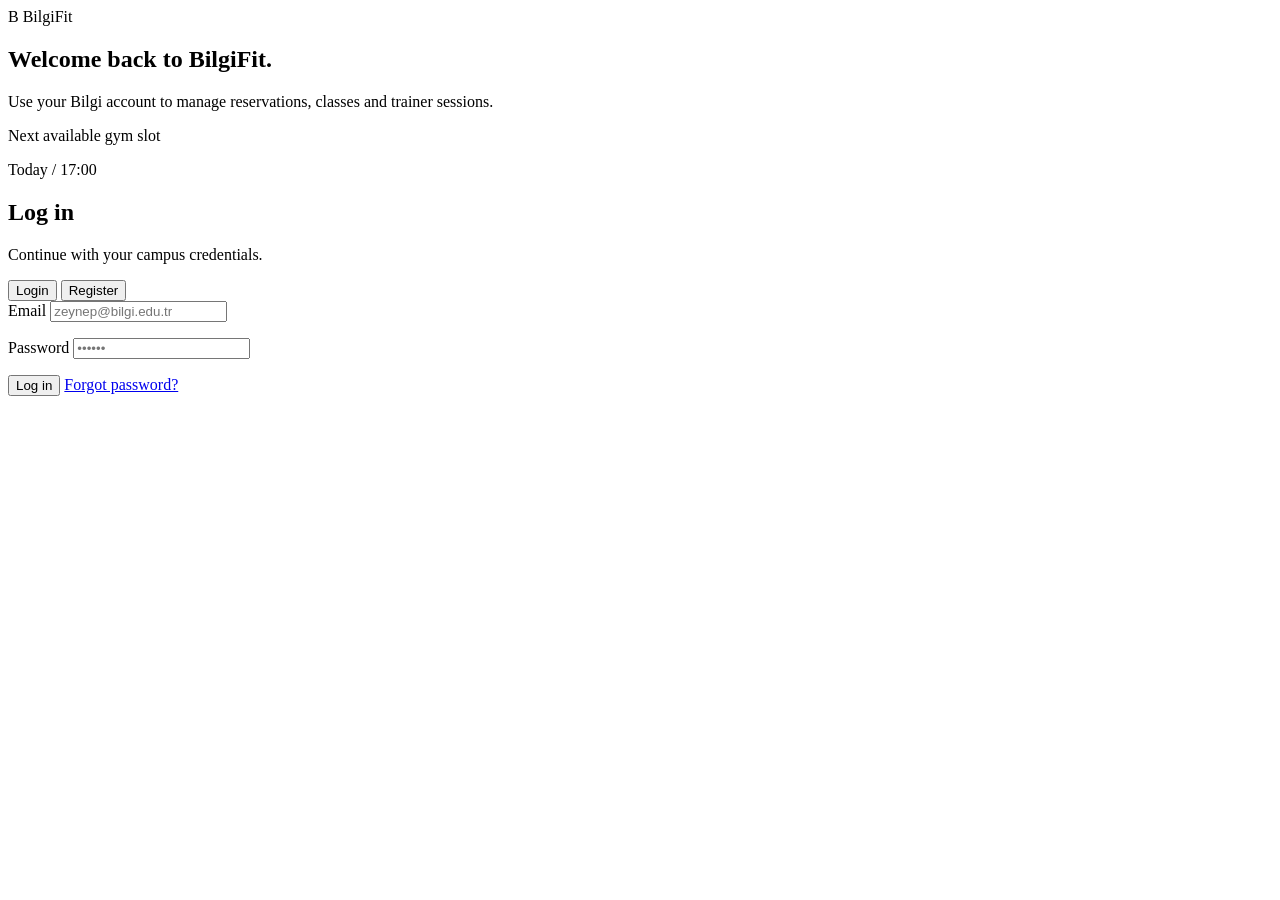
==== templates/index.html @ 010a7950 "Rename index.html to templates/index.html" ====
<!DOCTYPE html>
<html lang="en">
<head>
  <meta charset="UTF-8" />
  <meta name="viewport" content="width=device-width, initial-scale=1.0" />
  <title>BilgiFit — Log in</title>
  <link rel="stylesheet" href="style.css" />
</head>
<body>
  <main class="split">
    <!-- LEFT DARK PANEL -->
    <aside class="panel panel--dark">
      <div class="brand">
        <span class="brand__badge">B</span>
        <span class="brand__name">BilgiFit</span>
      </div>

      <div class="hero">
        <h1 class="hero__title" id="heroTitle">Welcome back to BilgiFit.</h1>
        <p class="hero__lede" id="heroLede">
          Use your Bilgi account to manage reservations, classes and trainer sessions.
        </p>
      </div>

      <div class="slot-card">
        <p class="slot-card__label">Next available gym slot</p>
        <p class="slot-card__value">Today / 17:00</p>
      </div>
    </aside>

    <!-- RIGHT FORM PANEL -->
    <section class="panel panel--light">
      <div class="form-wrap">
        <header class="form-head">
          <h2 class="form-head__title" id="formTitle">Log in</h2>
          <p class="form-head__sub" id="formSub">Continue with your campus credentials.</p>
        </header>

        <div class="tabs" role="tablist" aria-label="Auth tabs">
          <button class="tab tab--active" data-tab="login" role="tab" aria-selected="true">Login</button>
          <button class="tab" data-tab="register" role="tab" aria-selected="false">Register</button>
        </div>

        <!-- LOGIN FORM -->
        <form class="auth-form" id="loginForm" novalidate>
          <div class="field">
            <label for="loginEmail">Email</label>
            <input type="email" id="loginEmail" name="email" placeholder="zeynep@bilgi.edu.tr" autocomplete="email" />
            <p class="error" data-error-for="loginEmail"></p>
          </div>

          <div class="field">
            <label for="loginPassword">Password</label>
            <input type="password" id="loginPassword" name="password" placeholder="••••••" autocomplete="current-password" />
            <p class="error" data-error-for="loginPassword"></p>
          </div>

          <button type="submit" class="btn btn--primary btn--block">Log in</button>
          <a href="#" class="link-muted">Forgot password?</a>

          <p class="form-banner" id="loginBanner" hidden></p>
        </form>

        <!-- REGISTER FORM -->
        <form class="auth-form" id="registerForm" hidden novalidate>
          <div class="field">
            <label for="regName">Full name</label>
            <input type="text" id="regName" name="name" placeholder="Zeynep Yılmaz" autocomplete="name" />
            <p class="error" data-error-for="regName"></p>
          </div>

          <div class="field">
            <label for="regEmail">Email</label>
            <input type="email" id="regEmail" name="email" placeholder="zeynep@bilgi.edu.tr" autocomplete="email" />
            <p class="error" data-error-for="regEmail"></p>
          </div>

          <div class="field">
            <label for="regPassword">Password</label>
            <input type="password" id="regPassword" name="password" placeholder="At least 6 characters" autocomplete="new-password" />
            <p class="error" data-error-for="regPassword"></p>
          </div>

          <div class="field">
            <label for="regConfirm">Confirm password</label>
            <input type="password" id="regConfirm" name="confirm" placeholder="Re-enter password" autocomplete="new-password" />
            <p class="error" data-error-for="regConfirm"></p>
          </div>

          <button type="submit" class="btn btn--primary btn--block">Create account</button>

          <p class="form-banner" id="registerBanner" hidden></p>
        </form>
      </div>
    </section>
  </main>

  <script src="script.js"></script>
</body>
</html>
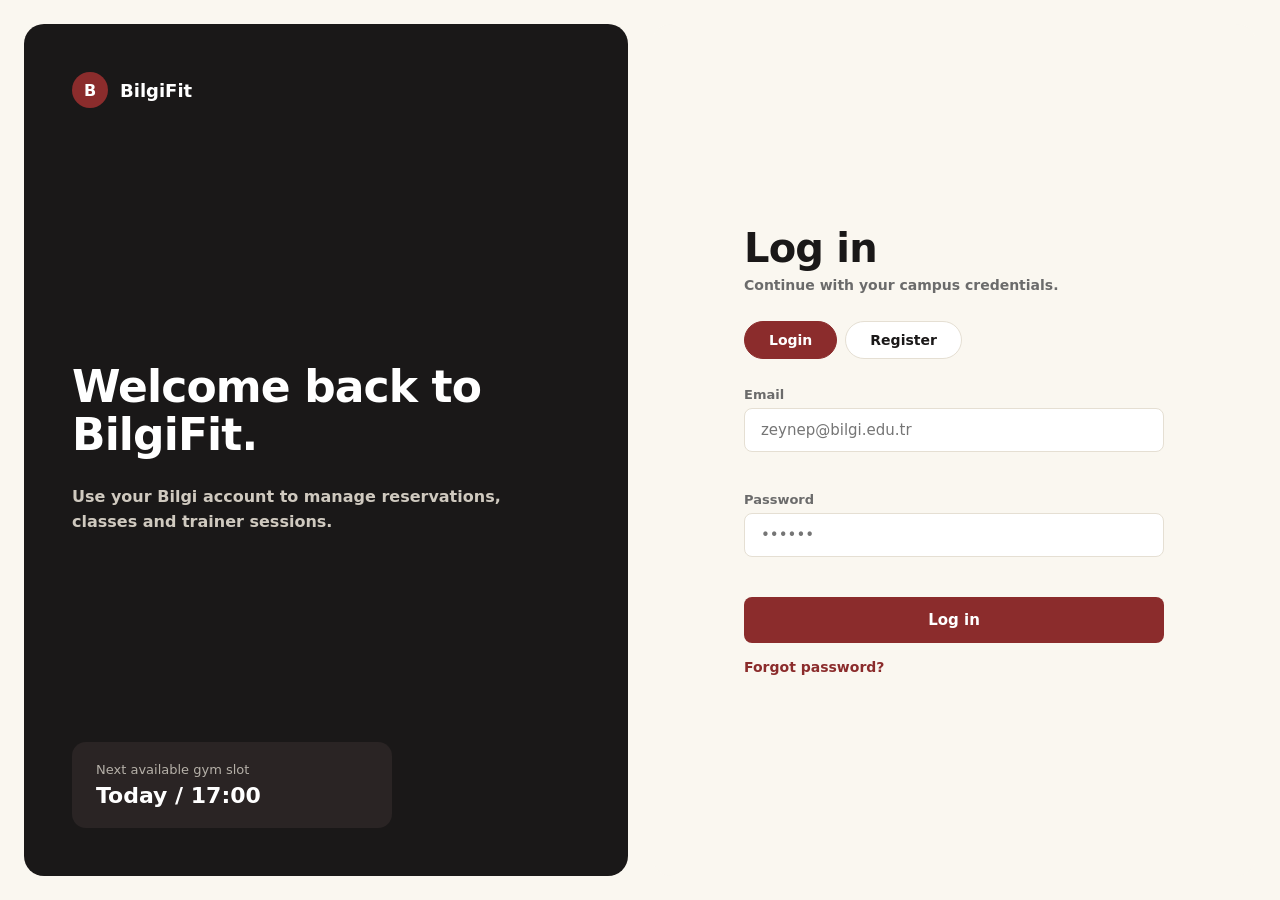
==== commit 389341d5: "Update stylesheet and script paths in index.html" ====
--- a/templates/index.html
+++ b/templates/index.html
@@ -4,7 +4,7 @@
   <meta charset="UTF-8" />
   <meta name="viewport" content="width=device-width, initial-scale=1.0" />
   <title>BilgiFit — Log in</title>
-  <link rel="stylesheet" href="style.css" />
+  <link rel="stylesheet" href="/static/style.css" />
 </head>
 <body>
   <main class="split">
@@ -95,6 +95,6 @@
     </section>
   </main>
 
-  <script src="script.js"></script>
+  <script src="/static/script.js"></script>
 </body>
 </html>
--- a/static/style.css
+++ b/static/style.css
@@ -0,0 +1,709 @@
+/* ============================================================
+   BilgiFit — Shared design tokens
+   ============================================================ */
+:root {
+  --color-bg:        #FAF7F0;
+  --color-surface:   #FFFFFF;
+  --color-dark:      #1A1818;
+  --color-dark-2:    #2A2424;
+  --color-accent:    #8B2C2C;
+  --color-accent-h:  #7A2424;
+  --color-text:      #1A1818;
+  --color-muted:     #6B6B6B;
+  --color-muted-2:   #B5B0A8;
+  --color-border:    #E5DFD3;
+  --color-border-2:  #EDE7DA;
+  --color-error:     #C0392B;
+  --color-success:   #2E7D32;
+  --color-active-bg: #F7E4E1;
+  --color-pending-bg:#EDE7DA;
+
+  --radius-sm: 8px;
+  --radius-md: 14px;
+  --radius-lg: 20px;
+  --radius-xl: 24px;
+
+  --shadow-card: 0 1px 2px rgba(0, 0, 0, 0.04);
+
+  --font: "Inter", "Segoe UI", system-ui, -apple-system, sans-serif;
+}
+
+* { box-sizing: border-box; }
+
+html, body {
+  margin: 0;
+  padding: 0;
+  font-family: var(--font);
+  background: var(--color-bg);
+  color: var(--color-text);
+  min-height: 100vh;
+  -webkit-font-smoothing: antialiased;
+}
+
+button { font-family: inherit; }
+
+/* ============================================================
+   SHARED COMPONENTS
+   ============================================================ */
+.brand {
+  display: flex;
+  align-items: center;
+  gap: 12px;
+}
+
+.brand__badge {
+  width: 36px;
+  height: 36px;
+  border-radius: 50%;
+  background: var(--color-accent);
+  color: #FFF;
+  font-weight: 700;
+  display: grid;
+  place-items: center;
+  font-size: 16px;
+}
+
+.brand__name {
+  font-size: 18px;
+  font-weight: 700;
+}
+
+.btn {
+  font-weight: 600;
+  font-size: 15px;
+  border-radius: var(--radius-sm);
+  border: none;
+  cursor: pointer;
+  padding: 12px 22px;
+  transition: background 0.15s ease, transform 0.05s ease;
+}
+
+.btn:active { transform: translateY(1px); }
+
+.btn--primary {
+  background: var(--color-accent);
+  color: #FFFFFF;
+}
+.btn--primary:hover { background: var(--color-accent-h); }
+
+.btn--block {
+  display: block;
+  width: 100%;
+  margin-top: 8px;
+  padding: 14px 24px;
+}
+
+/* ============================================================
+   LOGIN PAGE (index.html)
+   ============================================================ */
+.split {
+  display: grid;
+  grid-template-columns: minmax(0, 1fr) minmax(0, 1fr);
+  min-height: 100vh;
+  padding: 24px;
+  gap: 24px;
+}
+
+.panel {
+  border-radius: var(--radius-lg);
+  padding: 48px;
+  display: flex;
+  flex-direction: column;
+}
+
+.panel--dark {
+  background: var(--color-dark);
+  color: #FFFFFF;
+  justify-content: space-between;
+  min-height: calc(100vh - 48px);
+}
+
+.panel--light {
+  background: var(--color-bg);
+  justify-content: center;
+  align-items: center;
+}
+
+.hero {
+  margin-top: 48px;
+  max-width: 480px;
+}
+
+.hero__title {
+  font-size: 44px;
+  line-height: 1.1;
+  font-weight: 800;
+  margin: 0 0 24px;
+  letter-spacing: -0.02em;
+}
+
+.hero__lede {
+  font-size: 16px;
+  line-height: 1.6;
+  color: #CFC9BF;
+  font-weight: 600;
+  margin: 0;
+}
+
+.slot-card {
+  background: var(--color-dark-2);
+  border-radius: var(--radius-md);
+  padding: 20px 24px;
+  max-width: 320px;
+}
+
+.slot-card__label {
+  margin: 0 0 6px;
+  font-size: 13px;
+  color: #B5B0A8;
+}
+
+.slot-card__value {
+  margin: 0;
+  font-size: 22px;
+  font-weight: 700;
+}
+
+.form-wrap {
+  width: 100%;
+  max-width: 420px;
+}
+
+.form-head__title {
+  font-size: 40px;
+  font-weight: 800;
+  margin: 0 0 6px;
+  letter-spacing: -0.02em;
+}
+
+.form-head__sub {
+  margin: 0 0 28px;
+  color: var(--color-muted);
+  font-weight: 600;
+  font-size: 14px;
+}
+
+.tabs {
+  display: inline-flex;
+  gap: 8px;
+  margin-bottom: 28px;
+}
+
+.tab {
+  border: 1px solid var(--color-border);
+  background: var(--color-surface);
+  color: var(--color-text);
+  font-weight: 600;
+  font-size: 14px;
+  padding: 10px 24px;
+  border-radius: 999px;
+  cursor: pointer;
+  transition: all 0.15s ease;
+}
+
+.tab:hover { border-color: #C9C2B3; }
+
+.tab--active {
+  background: var(--color-accent);
+  border-color: var(--color-accent);
+  color: #FFFFFF;
+}
+
+.field { margin-bottom: 18px; }
+
+.field label {
+  display: block;
+  font-size: 13px;
+  font-weight: 600;
+  color: var(--color-muted);
+  margin-bottom: 6px;
+}
+
+.field input {
+  width: 100%;
+  font-family: inherit;
+  font-size: 15px;
+  padding: 12px 16px;
+  border: 1px solid var(--color-border);
+  border-radius: var(--radius-sm);
+  background: var(--color-surface);
+  color: var(--color-text);
+  transition: border-color 0.15s ease, box-shadow 0.15s ease;
+}
+
+.field input:focus {
+  outline: none;
+  border-color: var(--color-accent);
+  box-shadow: 0 0 0 3px rgba(139, 44, 44, 0.12);
+}
+
+.field.has-error input {
+  border-color: var(--color-error);
+  background: #FDF4F3;
+}
+
+.field.has-error input:focus {
+  box-shadow: 0 0 0 3px rgba(192, 57, 43, 0.15);
+}
+
+.error {
+  margin: 6px 0 0;
+  font-size: 12px;
+  color: var(--color-error);
+  min-height: 16px;
+  font-weight: 600;
+}
+
+.link-muted {
+  display: inline-block;
+  margin-top: 16px;
+  color: var(--color-accent);
+  text-decoration: none;
+  font-size: 14px;
+  font-weight: 600;
+}
+
+.link-muted:hover { text-decoration: underline; }
+
+.form-banner {
+  margin-top: 18px;
+  padding: 12px 16px;
+  border-radius: var(--radius-sm);
+  font-size: 14px;
+  font-weight: 600;
+}
+
+.form-banner.is-success {
+  background: #E7F3E8;
+  color: var(--color-success);
+}
+
+.form-banner.is-error {
+  background: #FDECEA;
+  color: var(--color-error);
+}
+
+/* ============================================================
+   DASHBOARD PAGE (dashboard.html)
+   ============================================================ */
+.page-dashboard { background: var(--color-bg); }
+
+.app {
+  display: grid;
+  grid-template-columns: 220px minmax(0, 1fr);
+  gap: 32px;
+  padding: 24px;
+  min-height: 100vh;
+  align-items: stretch;
+}
+
+/* --- SIDEBAR --- */
+.sidebar {
+  background: var(--color-dark);
+  color: #FFFFFF;
+  border-radius: var(--radius-lg);
+  padding: 24px 20px;
+  display: flex;
+  flex-direction: column;
+  justify-content: space-between;
+  min-height: calc(100vh - 48px);
+  position: sticky;
+  top: 24px;
+}
+
+.sidebar__caption {
+  margin: 12px 0 28px;
+  font-size: 13px;
+  color: #9D9690;
+}
+
+.nav {
+  display: flex;
+  flex-direction: column;
+  gap: 4px;
+}
+
+.nav__item {
+  display: block;
+  padding: 12px 16px;
+  color: #FFFFFF;
+  text-decoration: none;
+  font-size: 14px;
+  font-weight: 600;
+  border-radius: var(--radius-sm);
+  transition: background 0.15s ease, color 0.15s ease;
+}
+
+.nav__item:hover {
+  background: rgba(255, 255, 255, 0.06);
+}
+
+.nav__item--active {
+  background: var(--color-accent);
+  color: #FFFFFF;
+}
+
+.nav__item--active:hover {
+  background: var(--color-accent);
+}
+
+.occupancy-card {
+  background: var(--color-dark-2);
+  border-radius: var(--radius-md);
+  padding: 14px 16px;
+  margin-top: 16px;
+}
+
+.occupancy-card__label {
+  margin: 0 0 4px;
+  font-size: 12px;
+  color: #B5B0A8;
+  font-weight: 600;
+}
+
+.occupancy-card__value {
+  margin: 0;
+  font-size: 22px;
+  font-weight: 800;
+  letter-spacing: -0.01em;
+}
+
+/* --- MAIN --- */
+.main {
+  display: flex;
+  flex-direction: column;
+  gap: 28px;
+  padding: 8px 24px 24px 0;
+}
+
+.main__header {
+  display: flex;
+  align-items: flex-start;
+  justify-content: space-between;
+  gap: 24px;
+}
+
+.page-title {
+  font-size: 36px;
+  font-weight: 800;
+  letter-spacing: -0.02em;
+  margin: 0 0 6px;
+}
+
+.page-sub {
+  margin: 0;
+  color: var(--color-muted);
+  font-weight: 600;
+  font-size: 14px;
+}
+
+.search {
+  flex-shrink: 0;
+}
+
+.search input {
+  width: 260px;
+  font-family: inherit;
+  font-size: 14px;
+  padding: 12px 18px;
+  border: 1px solid var(--color-border);
+  border-radius: 999px;
+  background: var(--color-surface);
+  color: var(--color-text);
+  transition: border-color 0.15s ease, box-shadow 0.15s ease;
+}
+
+.search input::placeholder { color: #9D9690; }
+
+.search input:focus {
+  outline: none;
+  border-color: var(--color-accent);
+  box-shadow: 0 0 0 3px rgba(139, 44, 44, 0.12);
+}
+
+/* --- TOP ROW: NEXT RESERVATION + STAT CARDS --- */
+.top-row {
+  display: grid;
+  grid-template-columns: 2.1fr 1fr 1fr 1fr;
+  gap: 16px;
+  align-items: stretch;
+}
+
+.next-card {
+  background: var(--color-dark);
+  color: #FFFFFF;
+  border-radius: var(--radius-lg);
+  padding: 24px 150px 24px 28px;
+  display: flex;
+  flex-direction: column;
+  gap: 8px;
+  position: relative;
+  min-height: 170px;
+}
+
+.next-card__label {
+  margin: 0;
+  font-size: 13px;
+  color: #B5B0A8;
+  font-weight: 600;
+}
+
+.next-card__title {
+  margin: 0;
+  font-size: 28px;
+  font-weight: 800;
+  letter-spacing: -0.02em;
+  white-space: nowrap;
+}
+
+.next-card__meta {
+  margin: 0;
+  color: #CFC9BF;
+  font-size: 14px;
+  font-weight: 600;
+}
+
+.next-card__btn {
+  position: absolute;
+  right: 28px;
+  top: 50%;
+  transform: translateY(-50%);
+  padding: 12px 22px;
+}
+
+.stat-card {
+  background: var(--color-surface);
+  border: 1px solid var(--color-border);
+  border-radius: var(--radius-lg);
+  padding: 24px;
+  display: flex;
+  flex-direction: column;
+  justify-content: center;
+  min-height: 170px;
+  box-shadow: var(--shadow-card);
+}
+
+.stat-card__value {
+  margin: 0 0 8px;
+  font-size: 38px;
+  font-weight: 800;
+  letter-spacing: -0.02em;
+  color: var(--color-text);
+}
+
+.stat-card--accent .stat-card__value {
+  color: var(--color-accent);
+}
+
+.stat-card__label {
+  margin: 0;
+  color: var(--color-muted);
+  font-weight: 600;
+  font-size: 14px;
+}
+
+/* --- BOTTOM ROW: TABLE + QUICK ACTIONS --- */
+.bottom-row {
+  display: grid;
+  grid-template-columns: minmax(0, 1.8fr) minmax(0, 1fr);
+  gap: 32px;
+  align-items: start;
+}
+
+.section-title {
+  font-size: 22px;
+  font-weight: 800;
+  margin: 0 0 16px;
+  letter-spacing: -0.01em;
+}
+
+.table-card {
+  background: var(--color-surface);
+  border: 1px solid var(--color-border);
+  border-radius: var(--radius-lg);
+  padding: 20px 24px;
+  box-shadow: var(--shadow-card);
+}
+
+.table {
+  width: 100%;
+  border-collapse: collapse;
+}
+
+.table th {
+  text-align: left;
+  font-size: 13px;
+  font-weight: 600;
+  color: var(--color-muted);
+  padding: 8px 0 14px;
+  border-bottom: 1px solid var(--color-border-2);
+}
+
+.table td {
+  padding: 18px 0;
+  border-bottom: 1px solid var(--color-border-2);
+  font-size: 14px;
+  color: var(--color-text);
+}
+
+.table tr:last-child td { border-bottom: none; }
+
+.td-strong { font-weight: 700; }
+
+.badge {
+  display: inline-block;
+  padding: 6px 14px;
+  border-radius: 999px;
+  font-size: 12px;
+  font-weight: 700;
+}
+
+.badge--active {
+  background: var(--color-active-bg);
+  color: var(--color-accent);
+}
+
+.badge--pending {
+  background: var(--color-pending-bg);
+  color: var(--color-muted);
+}
+
+.table-empty {
+  margin: 16px 0 0;
+  color: var(--color-muted);
+  font-size: 14px;
+  text-align: center;
+}
+
+/* --- QUICK ACTIONS --- */
+.quick-actions {
+  display: flex;
+  flex-direction: column;
+  gap: 14px;
+}
+
+.quick-action {
+  display: flex;
+  align-items: center;
+  justify-content: space-between;
+  background: var(--color-surface);
+  border: 1px solid var(--color-border);
+  border-radius: var(--radius-md);
+  padding: 18px 22px;
+  cursor: pointer;
+  text-align: left;
+  transition: border-color 0.15s ease, transform 0.05s ease, box-shadow 0.15s ease;
+  box-shadow: var(--shadow-card);
+}
+
+.quick-action:hover {
+  border-color: var(--color-accent);
+  box-shadow: 0 2px 6px rgba(139, 44, 44, 0.08);
+}
+
+.quick-action:active { transform: translateY(1px); }
+
+.quick-action__body {
+  display: flex;
+  flex-direction: column;
+  gap: 4px;
+}
+
+.quick-action__title {
+  font-weight: 700;
+  font-size: 15px;
+  color: var(--color-text);
+}
+
+.quick-action__sub {
+  font-size: 12px;
+  color: var(--color-muted);
+  font-weight: 600;
+}
+
+.quick-action__arrow {
+  color: var(--color-accent);
+  font-weight: 800;
+  font-size: 18px;
+}
+
+/* --- TOAST --- */
+.toast {
+  position: fixed;
+  bottom: 32px;
+  right: 32px;
+  background: var(--color-dark);
+  color: #FFFFFF;
+  padding: 14px 20px;
+  border-radius: var(--radius-md);
+  font-weight: 600;
+  font-size: 14px;
+  box-shadow: 0 8px 24px rgba(0, 0, 0, 0.2);
+  z-index: 100;
+  animation: toast-in 0.2s ease;
+}
+
+@keyframes toast-in {
+  from { opacity: 0; transform: translateY(10px); }
+  to { opacity: 1; transform: translateY(0); }
+}
+
+/* ============================================================
+   RESPONSIVE
+   ============================================================ */
+@media (max-width: 1100px) {
+  .top-row {
+    grid-template-columns: 1fr 1fr;
+  }
+  .next-card { grid-column: span 2; }
+}
+
+@media (max-width: 900px) {
+  /* Login */
+  .split {
+    grid-template-columns: 1fr;
+    padding: 16px;
+    gap: 16px;
+  }
+  .panel { padding: 32px; }
+  .panel--dark { min-height: auto; }
+  .hero__title { font-size: 32px; }
+  .form-head__title { font-size: 30px; }
+
+  /* Dashboard */
+  .app {
+    grid-template-columns: 1fr;
+    gap: 16px;
+    padding: 16px;
+  }
+  .sidebar {
+    position: static;
+    min-height: auto;
+  }
+  .main { padding: 0; }
+  .main__header { flex-direction: column; align-items: stretch; }
+  .search input { width: 100%; }
+  .top-row {
+    grid-template-columns: 1fr 1fr;
+  }
+  .next-card {
+    grid-column: span 2;
+    min-height: auto;
+  }
+  .next-card__btn {
+    position: static;
+    transform: none;
+    margin-top: 12px;
+    align-self: flex-start;
+  }
+  .bottom-row {
+    grid-template-columns: 1fr;
+  }
+}
+
+@media (max-width: 600px) {
+  .top-row {
+    grid-template-columns: 1fr;
+  }
+  .next-card { grid-column: span 1; }
+}
